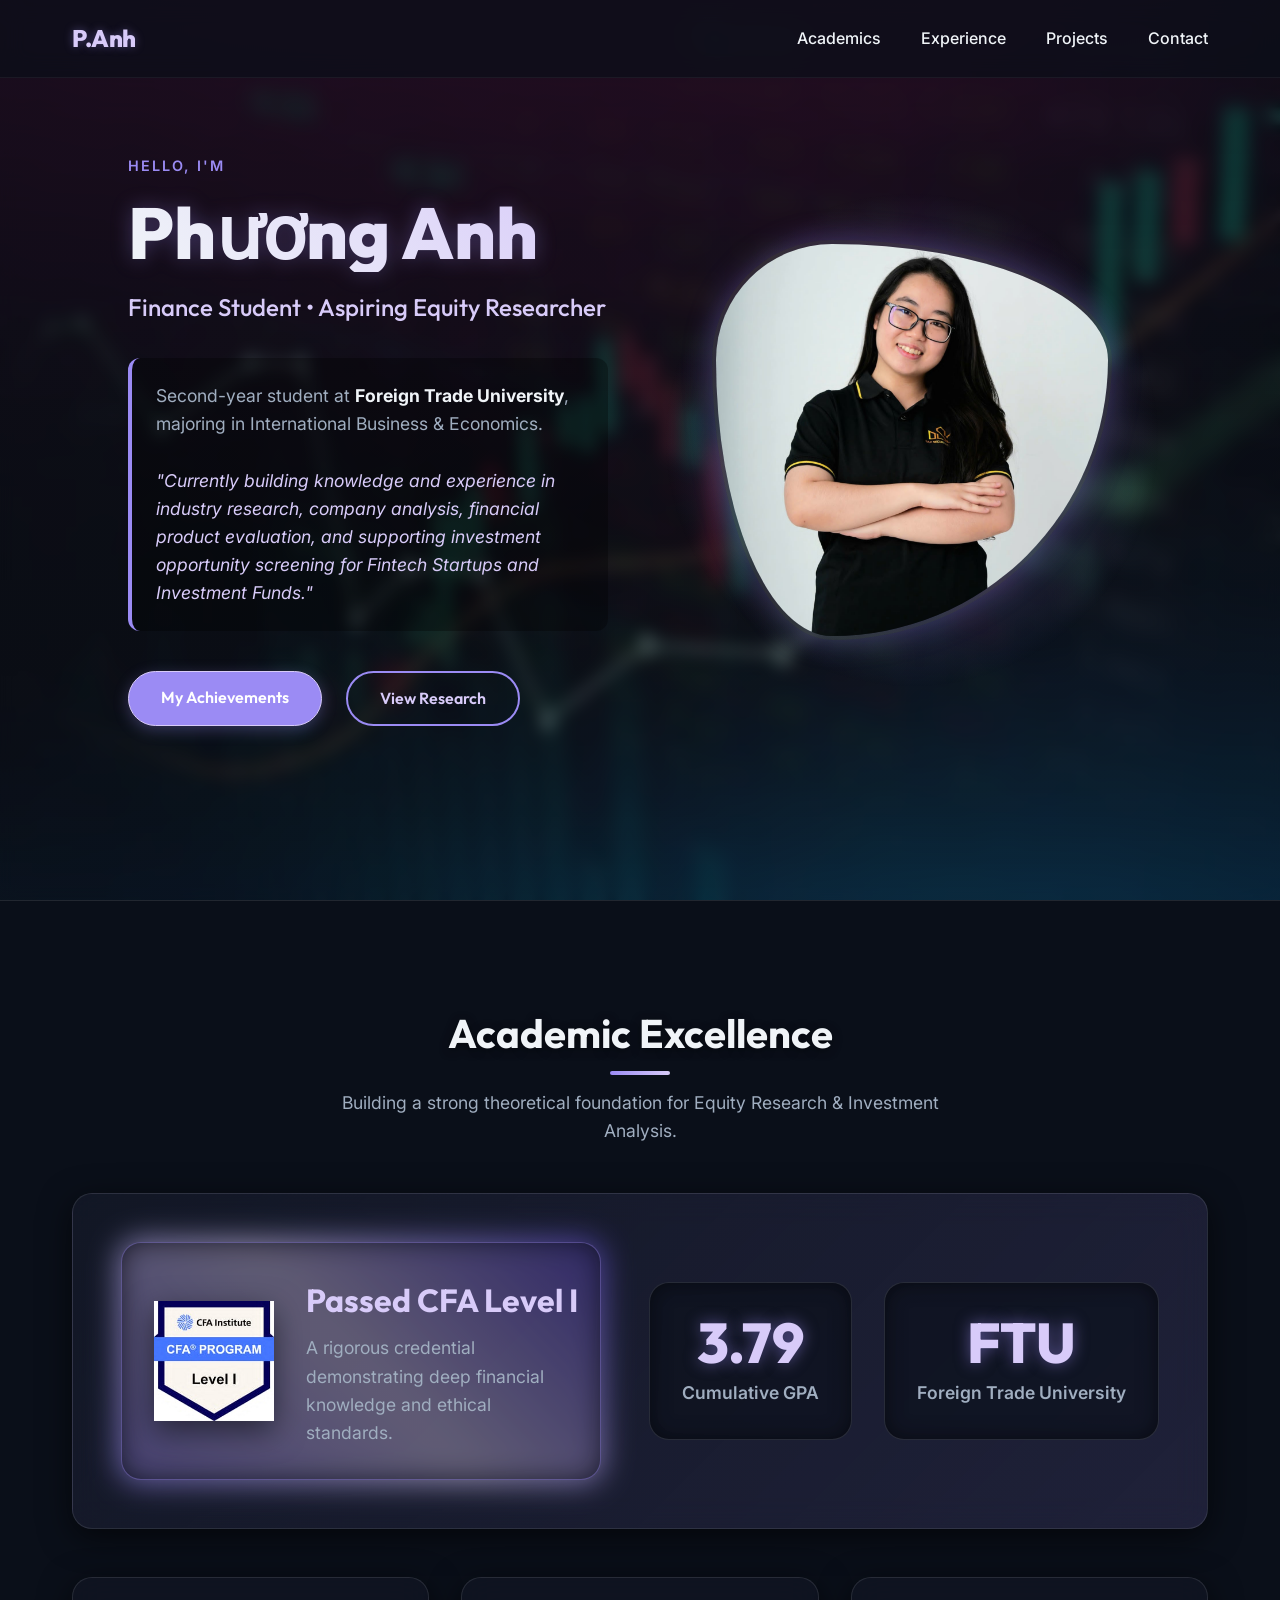
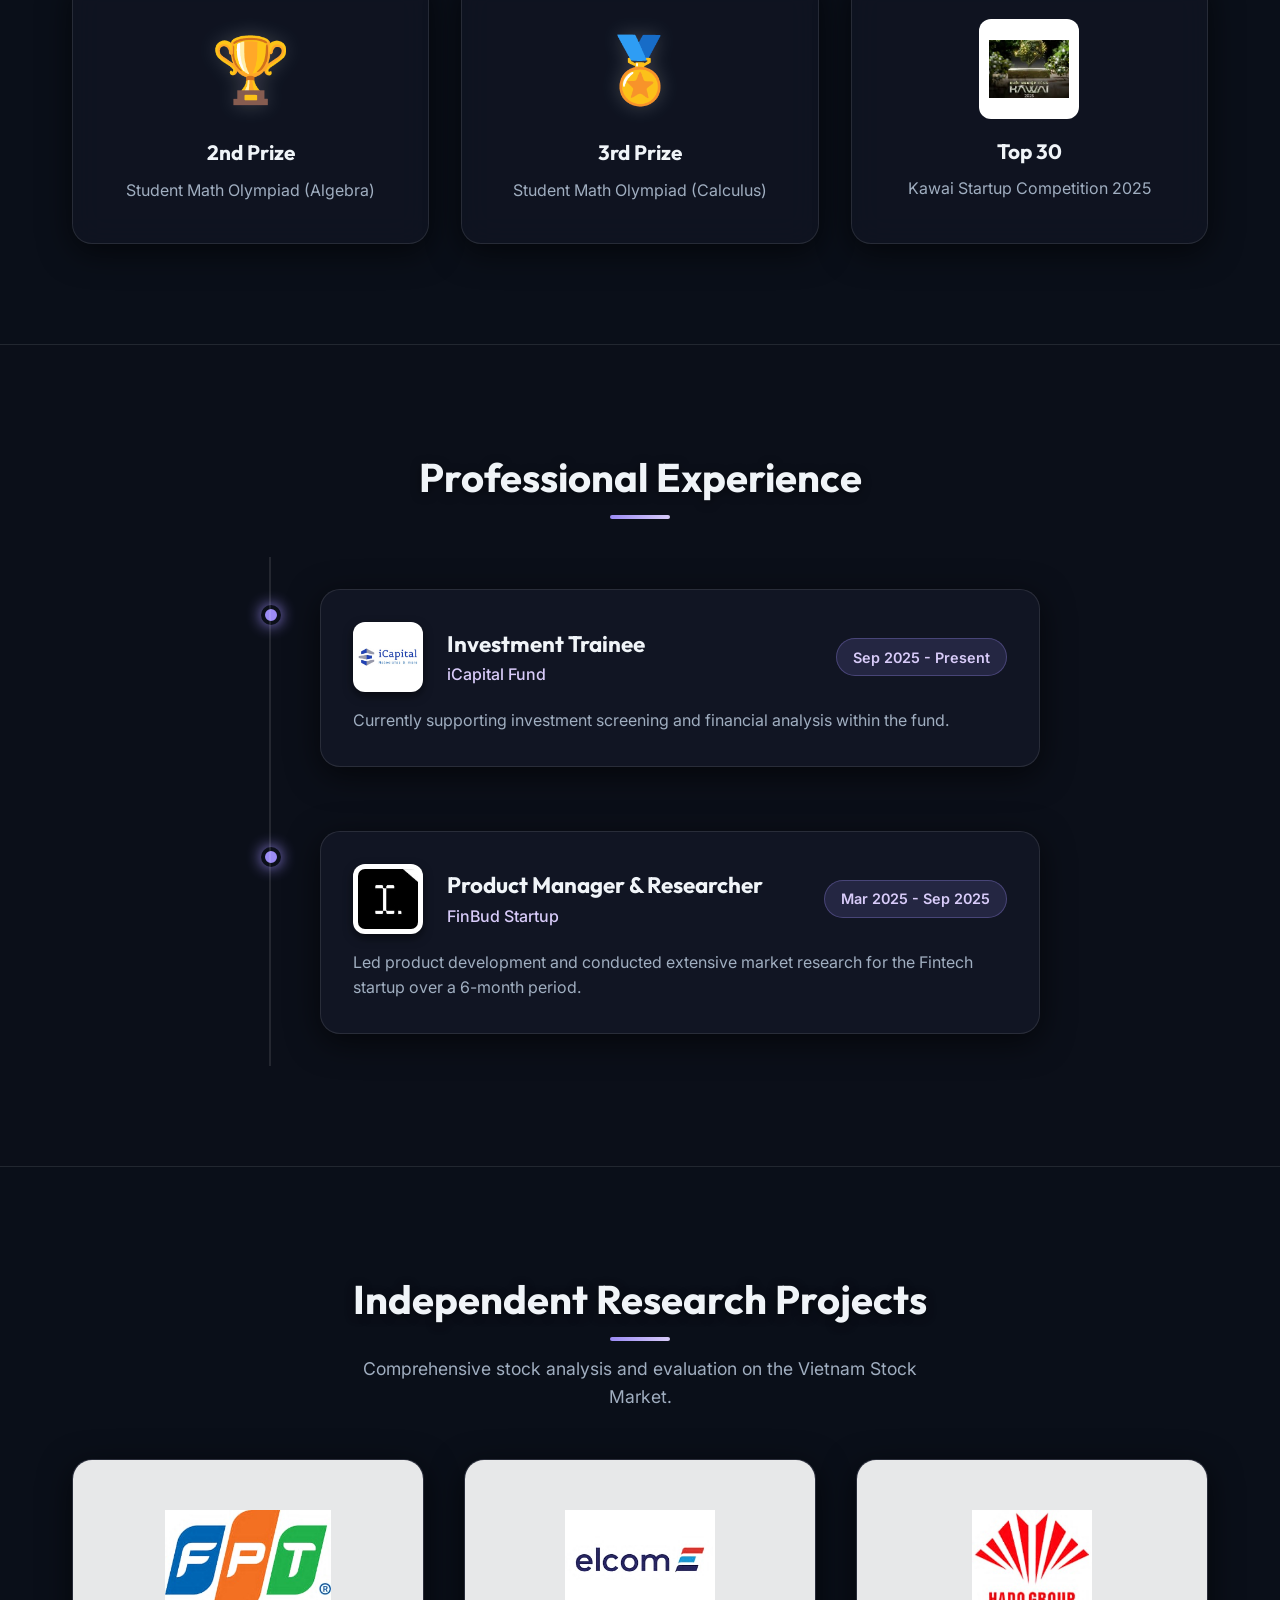
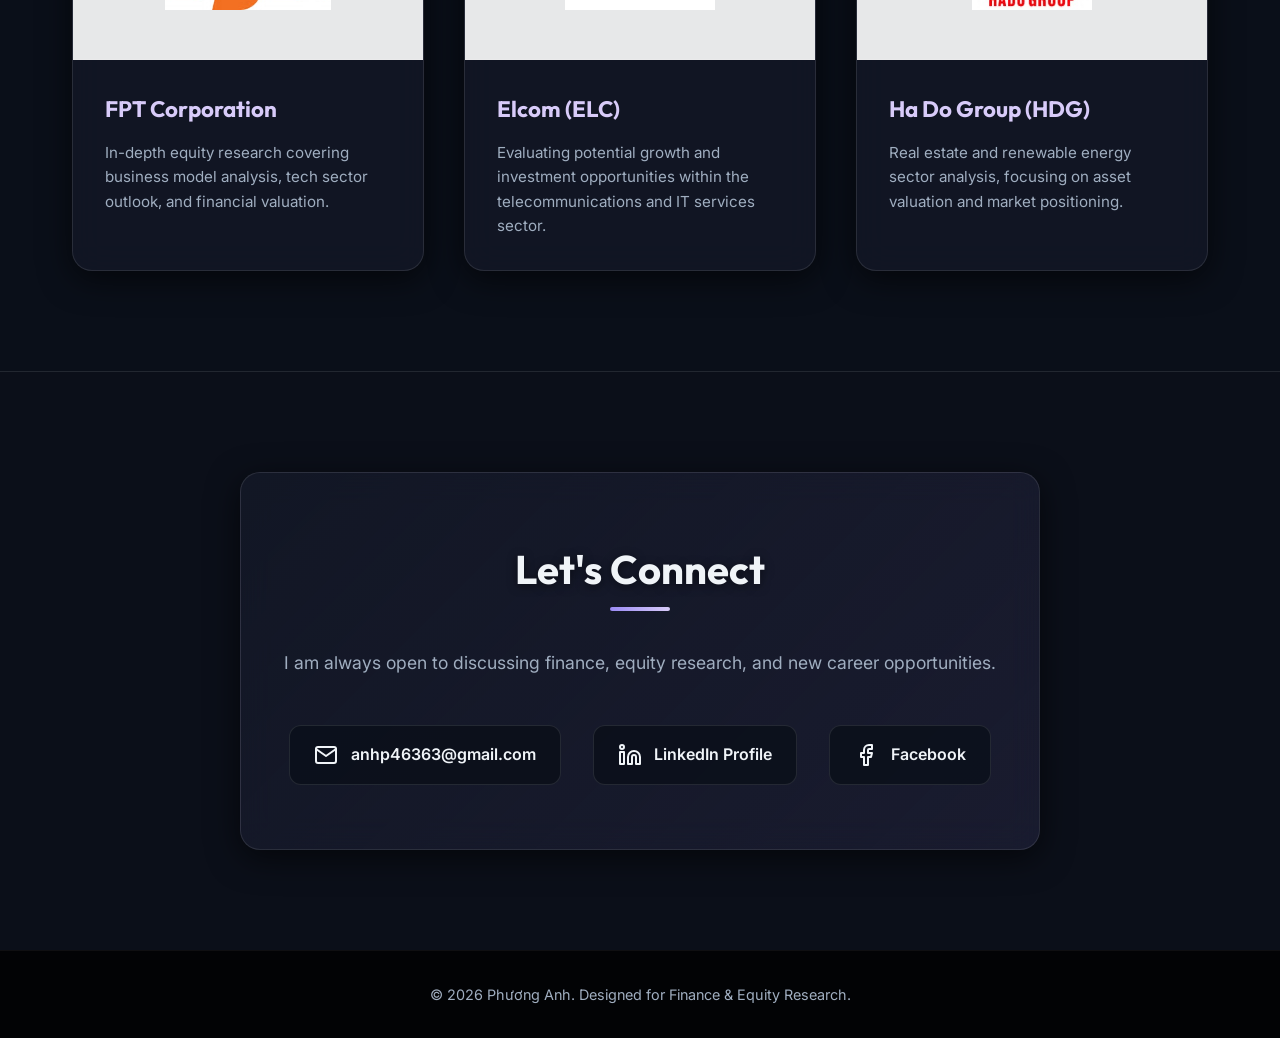
==== index.html @ 3f8dca59 "Dua index ra ngoai de web chay ngay" ====
<!DOCTYPE html>
<html lang="en">
<head>
    <meta charset="UTF-8">
    <meta name="viewport" content="width=device-width, initial-scale=1.0">
    <meta name="description" content="Phương Anh - Portfolio - Equity Research & Finance Student">
    <title>Phương Anh | Aspiring Equity Researcher</title>
    <!-- Google Fonts -->
    <link rel="preconnect" href="https://fonts.googleapis.com">
    <link rel="preconnect" href="https://fonts.gstatic.com" crossorigin>
    <link href="https://fonts.googleapis.com/css2?family=Inter:wght@300;400;500;600;700&family=Outfit:wght@400;500;600;700;800&display=swap" rel="stylesheet">
    <link rel="stylesheet" href="style.css">
</head>
<body>

    <!-- Navigation -->
    <nav id="navbar" class="navbar">
        <div class="nav-container">
            <a href="#home" class="logo">P.Anh</a>
            <ul class="nav-links">
                <li><a href="#academics">Academics</a></li>
                <li><a href="#experience">Experience</a></li>
                <li><a href="#projects">Projects</a></li>
                <li><a href="#contact">Contact</a></li>
            </ul>
        </div>
    </nav>

    <!-- Hero Section -->
    <section id="home" class="hero section">
        <div class="hero-content">
            <div class="hero-text fade-in-up">
                <span class="greeting">Hello, I'm</span>
                <h1 class="title">Phương Anh</h1>
                <h2 class="subtitle">Finance Student • Aspiring Equity Researcher</h2>
                <p class="description">
                    Second-year student at <strong>Foreign Trade University</strong>, majoring in International Business & Economics. 
                    <br><br>
                    <em>"Currently building knowledge and experience in industry research, company analysis, financial product evaluation, and supporting investment opportunity screening for Fintech Startups and Investment Funds."</em>
                </p>
                <div class="hero-actions">
                    <a href="#academics" class="btn btn-primary">My Achievements</a>
                    <a href="#projects" class="btn btn-secondary">View Research</a>
                </div>
            </div>
            <div class="hero-image-wrapper fade-in-up delay-1">
                <div class="blob-bg"></div>
                <img src="assets/img-007.png" alt="Phương Anh" class="hero-image">
            </div>
        </div>
    </section>

    <!-- Academic Excellence Section -->
    <section id="academics" class="academics section bg-light">
        <div class="container">
            <h2 class="section-title fade-in-up">Academic Excellence</h2>
            <p class="section-subtitle fade-in-up">Building a strong theoretical foundation for Equity Research & Investment Analysis.</p>
            
            <div class="academics-hero glass-card fade-in-up delay-1">
                <div class="cfa-showcase glow-effect-large">
                    <img src="assets/img-000.png" alt="CFA Level I Badge" class="cfa-badge-large">
                    <div class="cfa-text">
                        <h3>Passed CFA Level&nbsp;I</h3>
                        <p>A rigorous credential demonstrating deep financial knowledge and ethical standards.</p>
                    </div>
                </div>
                <div class="university-stats">
                    <div class="stat-box">
                        <span class="stat-value">3.79</span>
                        <span class="stat-label">Cumulative GPA</span>
                    </div>
                    <div class="stat-box">
                        <span class="stat-value">FTU</span>
                        <span class="stat-label">Foreign Trade University</span>
                    </div>
                </div>
            </div>

            <div class="awards-grid-large fade-in-up delay-2">
                 <div class="award-card glass-card hover-lift">
                    <div class="award-icon-large">🏆</div>
                    <h4>2nd Prize</h4>
                    <p>Student Math Olympiad (Algebra)</p>
                </div>
                <div class="award-card glass-card hover-lift">
                    <div class="award-icon-large">🏅</div>
                    <h4>3rd Prize</h4>
                    <p>Student Math Olympiad (Calculus)</p>
                </div>
                <div class="award-card glass-card hover-lift">
                    <img src="assets/img-006.png" alt="Kawai Startup 2025" class="award-logo-large">
                    <h4>Top 30</h4>
                    <p>Kawai Startup Competition 2025</p>
                </div>
            </div>
        </div>
    </section>

    <!-- Experience Section -->
    <section id="experience" class="experience section">
        <div class="container">
            <h2 class="section-title fade-in-up">Professional Experience</h2>
            <div class="timeline">
                
                <!-- iCapital -->
                <div class="timeline-item fade-in-up">
                    <div class="timeline-dot"></div>
                    <div class="timeline-content glass-card hover-lift">
                        <div class="exp-header">
                            <img src="assets/img-001.png" alt="iCapital Logo" class="company-logo">
                            <div class="exp-title-role">
                                <h3>Investment Trainee</h3>
                                <h4>iCapital Fund</h4>
                            </div>
                            <span class="exp-date">Sep 2025 - Present</span>
                        </div>
                        <p class="exp-desc">Currently supporting investment screening and financial analysis within the fund.</p>
                    </div>
                </div>

                <!-- FinBud -->
                <div class="timeline-item fade-in-up delay-1">
                    <div class="timeline-dot"></div>
                    <div class="timeline-content glass-card hover-lift">
                        <div class="exp-header">
                            <img src="assets/img-002.png" alt="FinBud Logo" class="company-logo">
                            <div class="exp-title-role">
                                <h3>Product Manager & Researcher</h3>
                                <h4>FinBud Startup</h4>
                            </div>
                            <span class="exp-date">Mar 2025 - Sep 2025</span>
                        </div>
                        <p class="exp-desc">Led product development and conducted extensive market research for the Fintech startup over a 6-month period.</p>
                    </div>
                </div>

            </div>
        </div>
    </section>

    <!-- Projects Section -->
    <section id="projects" class="projects section bg-light">
        <div class="container">
            <h2 class="section-title fade-in-up">Independent Research Projects</h2>
            <p class="section-subtitle fade-in-up">Comprehensive stock analysis and evaluation on the Vietnam Stock Market.</p>
            
            <div class="projects-grid">
                <!-- FPT -->
                <div class="project-card glass-card fade-in-up">
                    <div class="project-img-wrapper">
                        <img src="assets/img-005.png" alt="FPT Logo" class="project-logo">
                    </div>
                    <div class="project-info">
                        <h3>FPT Corporation</h3>
                        <p>In-depth equity research covering business model analysis, tech sector outlook, and financial valuation.</p>
                    </div>
                </div>

                <!-- ELC -->
                <div class="project-card glass-card fade-in-up delay-1">
                    <div class="project-img-wrapper">
                        <img src="assets/img-003.png" alt="ELC Logo" class="project-logo">
                    </div>
                    <div class="project-info">
                        <h3>Elcom (ELC)</h3>
                        <p>Evaluating potential growth and investment opportunities within the telecommunications and IT services sector.</p>
                    </div>
                </div>

                <!-- HDG -->
                <div class="project-card glass-card fade-in-up delay-2">
                    <div class="project-img-wrapper">
                        <img src="assets/img-004.png" alt="HDG Logo" class="project-logo">
                    </div>
                    <div class="project-info">
                        <h3>Ha Do Group (HDG)</h3>
                        <p>Real estate and renewable energy sector analysis, focusing on asset valuation and market positioning.</p>
                    </div>
                </div>
            </div>
        </div>
    </section>

    <!-- Contact Section -->
    <section id="contact" class="contact section">
        <div class="container">
            <div class="contact-card glass-card fade-in-up">
                <h2 class="section-title">Let's Connect</h2>
                <p>I am always open to discussing finance, equity research, and new career opportunities.</p>
                
                <div class="contact-links">
                    <a href="mailto:anhp46363@gmail.com" class="contact-link">
                        <svg viewBox="0 0 24 24" width="24" height="24" stroke="currentColor" stroke-width="2" fill="none" stroke-linecap="round" stroke-linejoin="round"><path d="M4 4h16c1.1 0 2 .9 2 2v12c0 1.1-.9 2-2 2H4c-1.1 0-2-.9-2-2V6c0-1.1.9-2 2-2z"></path><polyline points="22,6 12,13 2,6"></polyline></svg>
                        anhp46363@gmail.com
                    </a>
                    
                    <a href="https://www.linkedin.com/in/phuong-anh-5108a8332" target="_blank" rel="noopener noreferrer" class="contact-link">
                        <svg viewBox="0 0 24 24" width="24" height="24" stroke="currentColor" stroke-width="2" fill="none" stroke-linecap="round" stroke-linejoin="round"><path d="M16 8a6 6 0 0 1 6 6v7h-4v-7a2 2 0 0 0-2-2 2 2 0 0 0-2 2v7h-4v-7a6 6 0 0 1 6-6z"></path><rect x="2" y="9" width="4" height="12"></rect><circle cx="4" cy="4" r="2"></circle></svg>
                        LinkedIn Profile
                    </a>

                    <a href="https://www.facebook.com/share/18DBRTz2bb/" target="_blank" rel="noopener noreferrer" class="contact-link">
                        <svg viewBox="0 0 24 24" width="24" height="24" stroke="currentColor" stroke-width="2" fill="none" stroke-linecap="round" stroke-linejoin="round"><path d="M18 2h-3a5 5 0 0 0-5 5v3H7v4h3v8h4v-8h3l1-4h-4V7a1 1 0 0 1 1-1h3z"></path></svg>
                        Facebook
                    </a>
                </div>
            </div>
        </div>
    </section>

    <footer>
        <p>&copy; 2026 Phương Anh. Designed for Finance & Equity Research.</p>
    </footer>

    <script src="script.js"></script>
</body>
</html>
---- style.css ----
/* --- Variables & Reset (Dark Fintech Theme) --- */
:root {
    --primary: #9b8bf4;       /* Neon Purple Accent */
    --primary-light: #d8cbf9; /* Soft Lavender */
    --primary-dark: #634fd6;  /* Deep Purple */
    --bg-color: #0b0f19;      /* Very Dark Blue/Black */
    --bg-alt: rgba(11, 15, 25, 0.6); /* Translucent dark for sections */
    --text-main: #f0f4f8;     /* Off-white Text */
    --text-muted: #a0aec0;    /* Gray muted text */
    --glass-bg: rgba(20, 25, 40, 0.7); /* Dark Glassmorphism */
    --glass-border: rgba(255, 255, 255, 0.1);
    --shadow-soft: 0 8px 32px rgba(0, 0, 0, 0.6);
    --shadow-hover: 0 16px 48px rgba(155, 139, 244, 0.25);
    --transition: all 0.4s cubic-bezier(0.16, 1, 0.3, 1);
    
    --font-heading: 'Outfit', sans-serif;
    --font-body: 'Inter', sans-serif;
}

* {
    margin: 0;
    padding: 0;
    box-sizing: border-box;
    scroll-behavior: smooth;
}

body {
    font-family: var(--font-body);
    color: var(--text-main);
    background-color: var(--bg-color);
    /* NEW: Stock Market Blurred Background */
    background-image: url('assets/new_-000.png');
    background-size: cover;
    background-attachment: fixed;
    background-position: center;
    line-height: 1.6;
    overflow-x: hidden;
}

/* Optional Overlay to darken the market image so text is readable */
body::before {
    content: '';
    position: fixed;
    top: 0; left: 0; width: 100vw; height: 100vh;
    background: linear-gradient(to bottom, rgba(11,15,25,0.85), rgba(11,15,25,0.7));
    backdrop-filter: blur(8px);
    -webkit-backdrop-filter: blur(8px);
    z-index: -2;
}

img {
    max-width: 100%;
    height: auto;
    display: block;
}

a {
    text-decoration: none;
    color: inherit;
}

/* --- Layout Defaults --- */
.container {
    max-width: 1200px;
    margin: 0 auto;
    padding: 0 2rem;
}

.section {
    padding: 100px 0;
}

.bg-light {
    background-color: var(--bg-alt);
    border-top: 1px solid var(--glass-border);
    border-bottom: 1px solid var(--glass-border);
}

.section-title {
    font-family: var(--font-heading);
    font-size: 2.5rem;
    font-weight: 700;
    color: var(--text-main);
    margin-bottom: 3rem;
    text-align: center;
    position: relative;
    text-shadow: 0 2px 10px rgba(0,0,0,0.5);
}

.section-title::after {
    content: '';
    position: absolute;
    bottom: -10px;
    left: 50%;
    transform: translateX(-50%);
    width: 60px;
    height: 4px;
    background: linear-gradient(90deg, var(--primary), var(--primary-light));
    border-radius: 2px;
}

.section-subtitle {
    text-align: center;
    max-width: 600px;
    margin: -1.5rem auto 3rem;
    color: var(--text-muted);
    font-size: 1.1rem;
}

/* --- Utilities & Glassmorphism --- */
.glass-card {
    background: var(--glass-bg);
    backdrop-filter: blur(16px);
    -webkit-backdrop-filter: blur(16px);
    border: 1px solid var(--glass-border);
    border-radius: 20px;
    box-shadow: var(--shadow-soft);
    padding: 2.5rem;
    transition: var(--transition);
}

.hover-lift:hover {
    transform: translateY(-8px);
    box-shadow: var(--shadow-hover);
    border-color: rgba(155, 139, 244, 0.4);
}

/* --- Buttons --- */
.btn {
    display: inline-block;
    padding: 0.8rem 2rem;
    border-radius: 30px;
    font-weight: 600;
    font-family: var(--font-heading);
    transition: var(--transition);
    cursor: pointer;
    font-size: 1rem;
}

.btn-primary {
    background: var(--primary);
    color: white;
    box-shadow: 0 4px 15px rgba(155, 139, 244, 0.3);
    border: 1px solid var(--primary-light);
}

.btn-primary:hover {
    background: var(--primary-light);
    color: var(--bg-color);
    transform: translateY(-3px);
    box-shadow: 0 6px 20px rgba(155, 139, 244, 0.6);
}

.btn-secondary {
    background: transparent;
    color: var(--primary-light);
    border: 2px solid var(--primary);
}

.btn-secondary:hover {
    background: var(--primary);
    color: white;
}

/* --- Navigation --- */
.navbar {
    position: fixed;
    top: 0;
    width: 100%;
    background: rgba(11, 15, 25, 0.7);
    backdrop-filter: blur(12px);
    -webkit-backdrop-filter: blur(12px);
    border-bottom: 1px solid rgba(255, 255, 255, 0.05);
    z-index: 1000;
    transition: var(--transition);
}

.navbar.scrolled {
    padding: 0.5rem 0;
    box-shadow: 0 4px 20px rgba(0,0,0,0.4);
    background: rgba(11, 15, 25, 0.9);
}

.nav-container {
    max-width: 1200px;
    margin: 0 auto;
    padding: 1.2rem 2rem;
    display: flex;
    justify-content: space-between;
    align-items: center;
}

.logo {
    font-family: var(--font-heading);
    font-weight: 800;
    font-size: 1.5rem;
    color: var(--primary-light);
    letter-spacing: -0.5px;
    text-shadow: 0 0 10px rgba(155, 139, 244, 0.4);
}

.nav-links {
    list-style: none;
    display: flex;
    gap: 2.5rem;
}

.nav-links a {
    font-weight: 500;
    color: var(--text-main);
    transition: var(--transition);
    position: relative;
}

.nav-links a::after {
    content: '';
    position: absolute;
    width: 0;
    height: 2px;
    bottom: -5px;
    left: 0;
    background-color: var(--primary);
    transition: var(--transition);
}

.nav-links a:hover {
    color: var(--primary-light);
}

.nav-links a:hover::after {
    width: 100%;
}

/* --- Hero Section --- */
.hero {
    min-height: 100vh;
    display: flex;
    align-items: center;
    padding-top: 80px; 
    overflow: hidden;
}

.hero-content {
    max-width: 1200px;
    margin: 0 auto;
    padding: 0 2rem;
    display: grid;
    grid-template-columns: 1fr 1fr;
    gap: 4rem;
    align-items: center;
}

.hero-text {
    z-index: 2;
}

.greeting {
    font-weight: 600;
    color: var(--primary);
    letter-spacing: 2px;
    text-transform: uppercase;
    font-size: 0.9rem;
    display: block;
    margin-bottom: 1rem;
}

.title {
    font-family: var(--font-heading);
    font-size: 4.5rem;
    font-weight: 800;
    line-height: 1.1;
    color: var(--text-main);
    margin-bottom: 1rem;
    background: linear-gradient(45deg, var(--text-main), var(--primary-light));
    -webkit-background-clip: text;
    background-clip: text;
    -webkit-text-fill-color: transparent;
    filter: drop-shadow(0 0 10px rgba(155,139,244,0.3));
}

.subtitle {
    font-family: var(--font-heading);
    font-size: 1.5rem;
    font-weight: 500;
    color: var(--primary-light);
    margin-bottom: 2rem;
}

.hero-text .description {
    font-size: 1.1rem;
    color: var(--text-muted);
    margin-bottom: 2.5rem;
    max-width: 480px;
    background: rgba(0,0,0,0.3);
    padding: 1.5rem;
    border-radius: 12px;
    border-left: 4px solid var(--primary);
}

.hero-text .description strong {
    color: var(--text-main);
}

.hero-text .description em {
    color: var(--primary-light);
}

.hero-actions {
    display: flex;
    gap: 1.5rem;
}

.hero-image-wrapper {
    position: relative;
    display: flex;
    justify-content: center;
    align-items: center;
}

.blob-bg {
    position: absolute;
    width: 500px;
    height: 500px;
    background: radial-gradient(circle, rgba(155, 139, 244, 0.4) 0%, rgba(20, 25, 40, 0) 70%);
    border-radius: 50%;
    z-index: -1;
    animation: pulse 8s infinite alternate ease-in-out;
}

.hero-image {
    width: 400px;
    height: 400px;
    object-fit: cover;
    border-radius: 30% 70% 70% 30% / 30% 30% 70% 70%;
    box-shadow: 0 0 30px rgba(155,139,244,0.3);
    border: 4px solid rgba(255,255,255,0.1);
    animation: morph 8s ease-in-out infinite;
    z-index: 1;
}

/* --- Academics Section --- */
.academics-hero {
    display: flex;
    flex-wrap: wrap;
    gap: 3rem;
    align-items: center;
    justify-content: space-between;
    margin-bottom: 3rem;
    padding: 3rem;
    /* Dark Theme adjusted */
    background: linear-gradient(135deg, rgba(20, 25, 40, 0.8), rgba(155, 139, 244, 0.15));
    border: 1px solid var(--glass-border);
}

.cfa-showcase {
    flex: 1;
    display: flex;
    align-items: center;
    gap: 2rem;
    min-width: 300px;
    padding: 2rem;
    border-radius: 20px;
    background: rgba(0,0,0,0.3);
}

.glow-effect-large {
    position: relative;
    border: 1px solid rgba(155,139,244,0.4);
}

.glow-effect-large::before {
    content: '';
    position: absolute;
    top: -4px; left: -4px; right: -4px; bottom: -4px;
    background: linear-gradient(45deg, var(--primary), var(--primary-light), var(--primary-dark));
    z-index: -1;
    border-radius: 22px;
    filter: blur(15px);
    opacity: 0.6;
    animation: pulse 4s infinite alternate;
}

.cfa-badge-large {
    width: 120px;
    height: 120px;
    object-fit: contain;
    filter: drop-shadow(0 10px 15px rgba(0,0,0,0.5));
}

.cfa-text h3 {
    font-family: var(--font-heading);
    font-size: 2rem;
    color: var(--primary-light);
    margin-bottom: 0.5rem;
    white-space: nowrap; /* Added text constraint */
}

.cfa-text p {
    color: var(--text-muted);
    font-size: 1.1rem;
    white-space: normal;
}

.university-stats {
    display: flex;
    gap: 2rem;
}

.stat-box {
    display: flex;
    flex-direction: column;
    align-items: center;
    justify-content: center;
    background: rgba(11, 15, 25, 0.6);
    border: 1px solid var(--glass-border);
    padding: 2rem;
    border-radius: 20px;
    box-shadow: inset 0 0 20px rgba(0,0,0,0.5);
    min-width: 180px;
    text-align: center;
}

.stat-value {
    font-family: var(--font-heading);
    font-size: 3.5rem;
    font-weight: 800;
    color: var(--primary-light);
    line-height: 1;
    margin-bottom: 0.5rem;
    text-shadow: 0 0 15px rgba(155,139,244,0.5);
}

.stat-label {
    color: var(--text-muted);
    font-size: 1.1rem;
    font-weight: 600;
}

.awards-grid-large {
    display: grid;
    grid-template-columns: repeat(auto-fit, minmax(250px, 1fr));
    gap: 2rem;
}

.award-card {
    text-align: center;
    padding: 2.5rem 1.5rem;
    display: flex;
    flex-direction: column;
    align-items: center;
    justify-content: center;
    background: rgba(20, 25, 40, 0.5);
    border: 1px solid var(--glass-border);
}

.award-icon-large {
    font-size: 4rem;
    margin-bottom: 1rem;
    filter: drop-shadow(0 0 10px rgba(255,255,255,0.2));
}

.award-logo-large {
    width: 100px;
    height: 100px;
    object-fit: contain;
    margin-bottom: 1rem;
    background: white; /* Keep white bg behind logos so they don't disappear on dark bg */
    border-radius: 12px;
    padding: 10px;
}

.award-card h4 {
    font-family: var(--font-heading);
    font-size: 1.3rem;
    color: var(--text-main);
    margin-bottom: 0.5rem;
}

.award-card p {
    color: var(--text-muted);
    font-size: 1rem;
}

/* --- Experience Timeline --- */
.timeline {
    position: relative;
    max-width: 800px;
    margin: 0 auto;
}

.timeline::after {
    content: '';
    position: absolute;
    width: 2px;
    background: rgba(255,255,255,0.1);
    top: 0;
    bottom: 0;
    left: 30px;
    margin-left: -1px;
}

.timeline-item {
    padding: 2rem 0;
    padding-left: 80px;
    position: relative;
}

.timeline-dot {
    position: absolute;
    width: 20px;
    height: 20px;
    background: var(--primary);
    border: 4px solid var(--bg-color);
    border-radius: 50%;
    left: 21px;
    top: 3rem;
    z-index: 1;
    box-shadow: 0 0 15px var(--primary);
}

.timeline-content {
    padding: 2rem;
}

.exp-header {
    display: flex;
    align-items: center;
    flex-wrap: wrap;
    gap: 1.5rem;
    margin-bottom: 1rem;
}

.company-logo {
    width: 70px;
    height: 70px;
    border-radius: 12px;
    object-fit: contain;
    background: white; /* Logos need white background usually */
    padding: 5px;
    box-shadow: 0 4px 10px rgba(0,0,0,0.5);
}

.exp-title-role h3 {
    font-family: var(--font-heading);
    font-size: 1.4rem;
    color: var(--text-main);
}

.exp-title-role h4 {
    font-weight: 500;
    color: var(--primary-light);
}

.exp-date {
    margin-left: auto;
    background: rgba(155,139,244,0.15);
    color: var(--primary-light);
    border: 1px solid rgba(155,139,244,0.3);
    padding: 0.4rem 1rem;
    border-radius: 20px;
    font-size: 0.9rem;
    font-weight: 600;
}

.exp-desc {
    color: var(--text-muted);
}

/* --- Projects Section --- */
.projects-grid {
    display: grid;
    grid-template-columns: repeat(auto-fit, minmax(320px, 1fr));
    gap: 2.5rem;
}

.project-card {
    padding: 0;
    overflow: hidden;
    display: flex;
    flex-direction: column;
}

.project-card:hover {
    transform: translateY(-10px);
    box-shadow: var(--shadow-hover);
}

.project-img-wrapper {
    height: 200px;
    background: rgba(255,255,255,0.9); /* Keep white for stock logos to be readable */
    display: flex;
    justify-content: center;
    align-items: center;
    padding: 2rem;
    border-bottom: 1px solid var(--glass-border);
}

.project-logo {
    max-height: 100px;
    max-width: 80%;
    object-fit: contain;
    transition: transform 0.5s ease;
}

.project-card:hover .project-logo {
    transform: scale(1.1);
}

.project-info {
    padding: 2rem;
}

.project-info h3 {
    font-family: var(--font-heading);
    font-size: 1.4rem;
    color: var(--primary-light);
    margin-bottom: 0.8rem;
}

.project-info p {
    color: var(--text-muted);
    font-size: 0.95rem;
}

/* --- Contact Section --- */
.contact-card {
    max-width: 800px;
    margin: 0 auto;
    text-align: center;
    padding: 4rem 2rem;
    background: linear-gradient(135deg, rgba(20, 25, 40, 0.8), rgba(155, 139, 244, 0.1));
}

.contact-card p {
    color: var(--text-muted);
    font-size: 1.1rem;
    margin-bottom: 3rem;
}

.contact-links {
    display: flex;
    justify-content: center;
    gap: 2rem;
    flex-wrap: wrap;
}

.contact-link {
    display: flex;
    align-items: center;
    gap: 0.8rem;
    padding: 1rem 1.5rem;
    background: rgba(11, 15, 25, 0.8);
    border: 1px solid rgba(255,255,255,0.1);
    border-radius: 12px;
    color: var(--text-main);
    font-weight: 600;
    transition: var(--transition);
}

.contact-link:hover {
    background: var(--primary);
    border-color: var(--primary-light);
    color: white;
    transform: translateY(-5px);
    box-shadow: 0 5px 15px rgba(155,139,244,0.4);
}

/* --- Footer --- */
footer {
    text-align: center;
    padding: 2rem;
    background: rgba(0,0,0,0.8);
    color: var(--text-muted);
    font-size: 0.9rem;
    border-top: 1px solid rgba(255,255,255,0.05);
}

/* --- Animations --- */
@keyframes morph {
    0% { border-radius: 30% 70% 70% 30% / 30% 30% 70% 70%; }
    25% { border-radius: 58% 42% 75% 25% / 76% 46% 54% 24%; }
    50% { border-radius: 50% 50% 33% 67% / 55% 27% 73% 45%; }
    75% { border-radius: 33% 67% 58% 42% / 63% 68% 32% 37%; }
    100% { border-radius: 30% 70% 70% 30% / 30% 30% 70% 70%; }
}

@keyframes pulse {
    0% { transform: scale(1); opacity: 0.5; }
    100% { transform: scale(1.1); opacity: 0.8; }
}

.fade-in-up {
    opacity: 0;
    transform: translateY(40px);
    transition: opacity 0.8s ease-out, transform 0.8s ease-out;
}

.fade-in-up.visible {
    opacity: 1;
    transform: translateY(0);
}

.delay-1 { transition-delay: 0.2s; }
.delay-2 { transition-delay: 0.4s; }

/* --- Responsive Design --- */
@media (max-width: 900px) {
    .title { font-size: 3.5rem; }
    .hero-content { grid-template-columns: 1fr; text-align: center; gap: 3rem; }
    .hero-text .description { margin: 0 auto 2.5rem; }
    .hero-actions { justify-content: center; }
    .hero { padding-top: 120px; text-align: center;}
    .nav-links { display: none; } 
    
    .timeline::after { left: 20px; }
    .timeline-item { padding-left: 60px; }
    .timeline-dot { left: 11px; }
    
    .exp-date { margin-left: 0; width: 100%; text-align: left; margin-top: 10px; }
    .exp-header { flex-direction: column; align-items: flex-start; }
}

@media (max-width: 600px) {
    .title { font-size: 2.5rem; }
    .hero-image { width: 300px; height: 300px; }
    .cfa-showcase { flex-direction: column; text-align: center; }
    .university-stats { flex-direction: column; }
    .contact-links { flex-direction: column; }
}
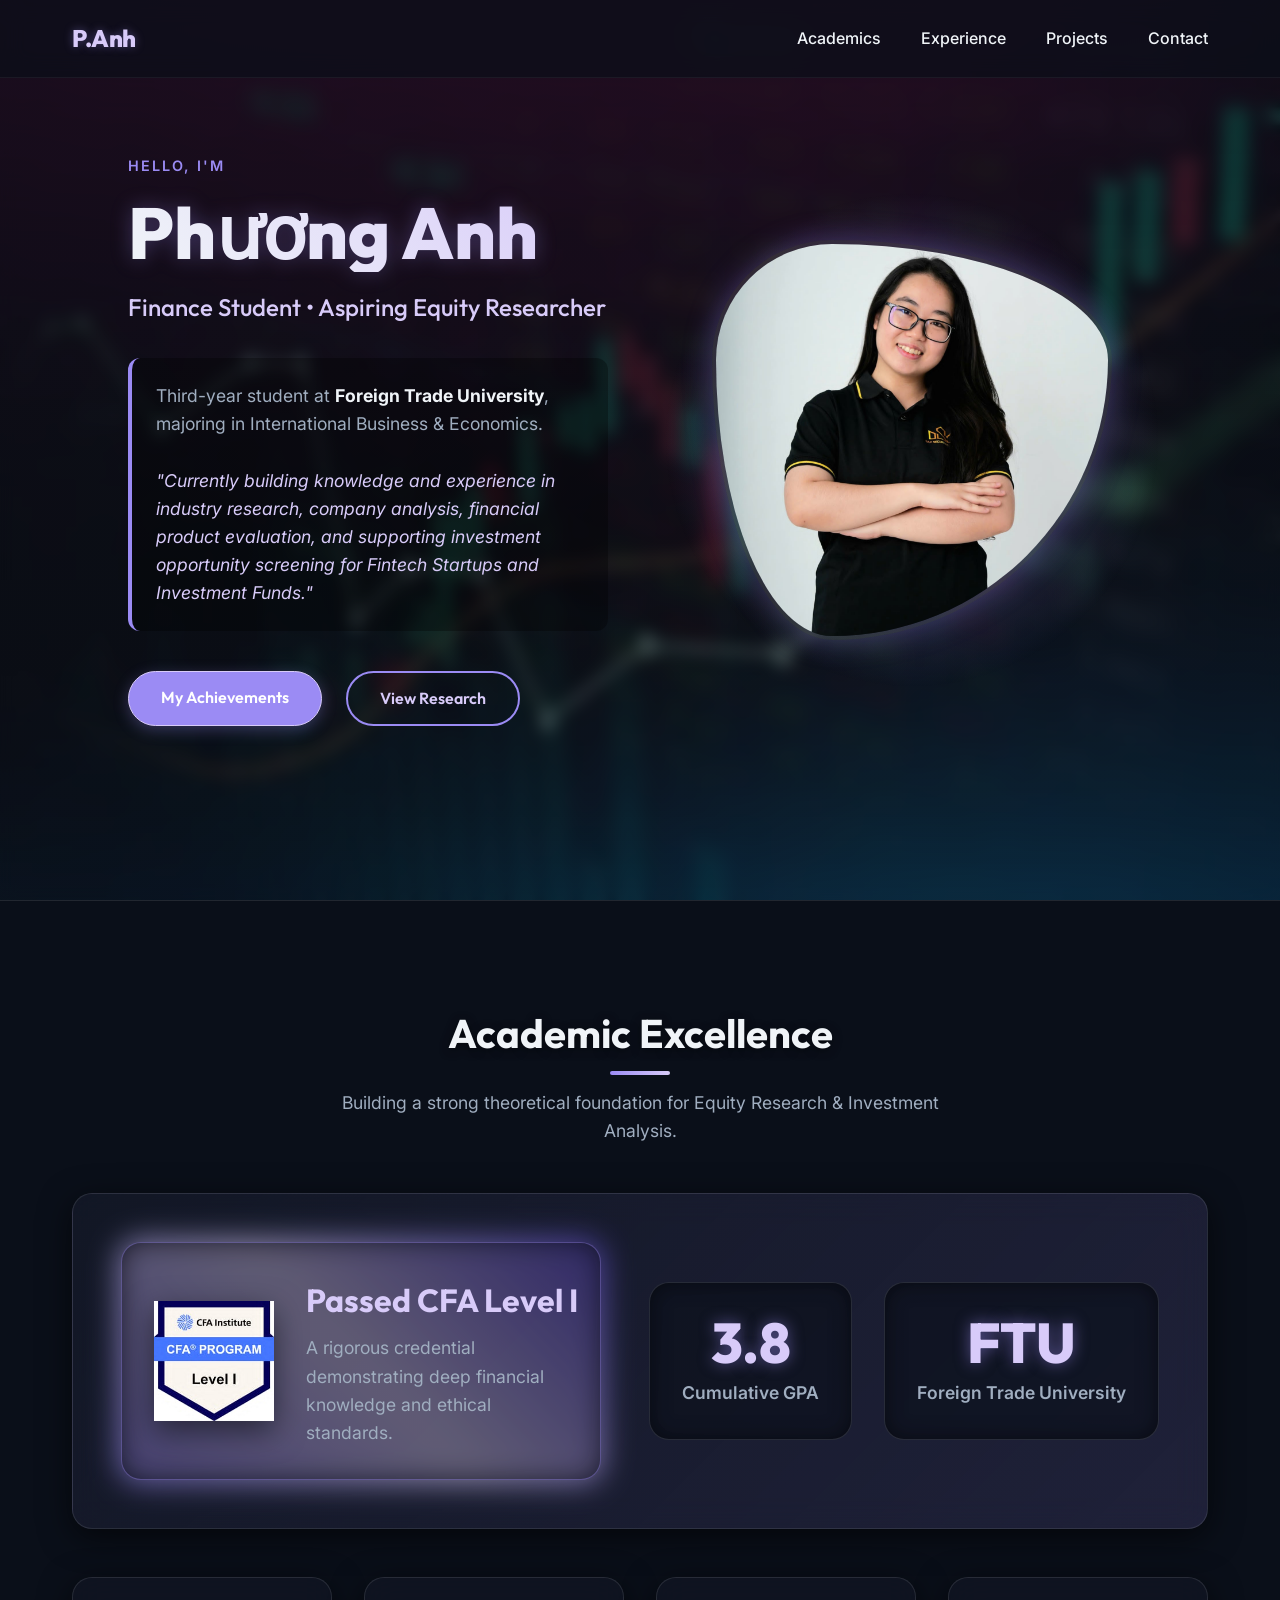
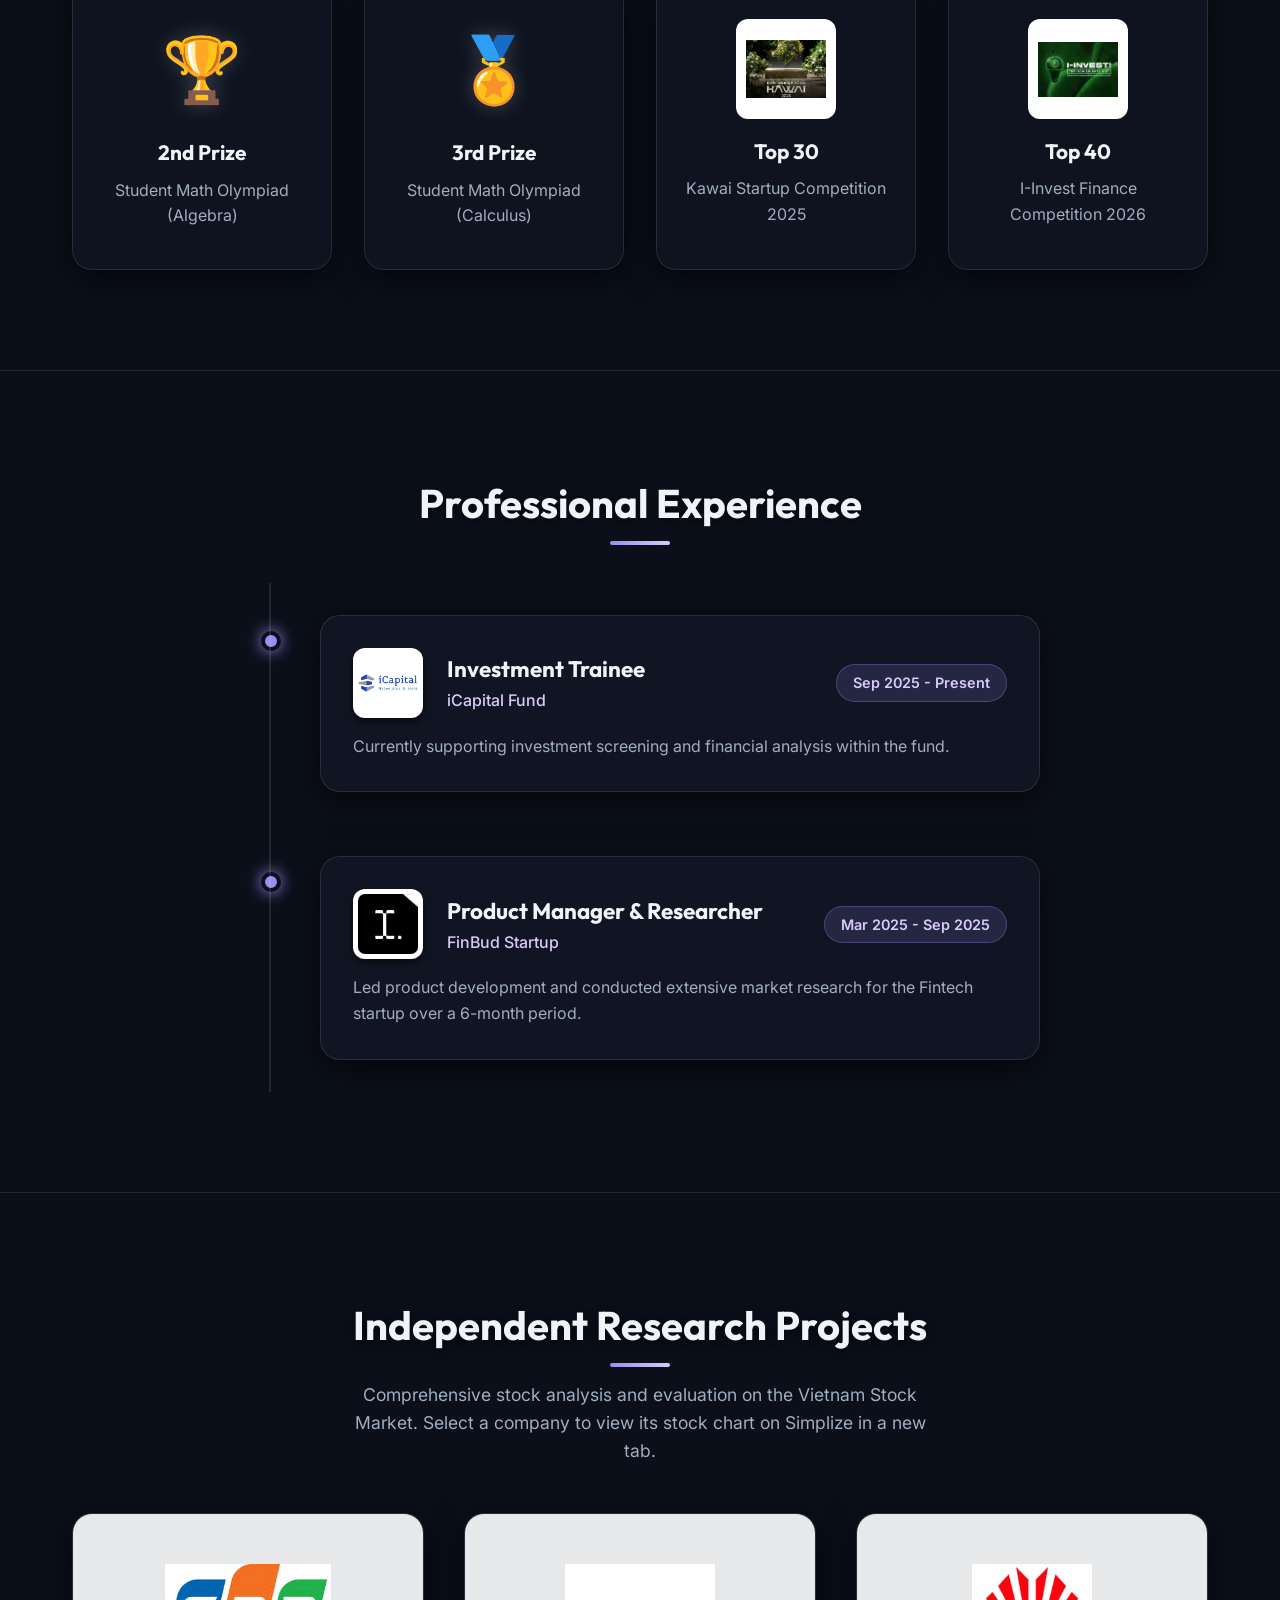
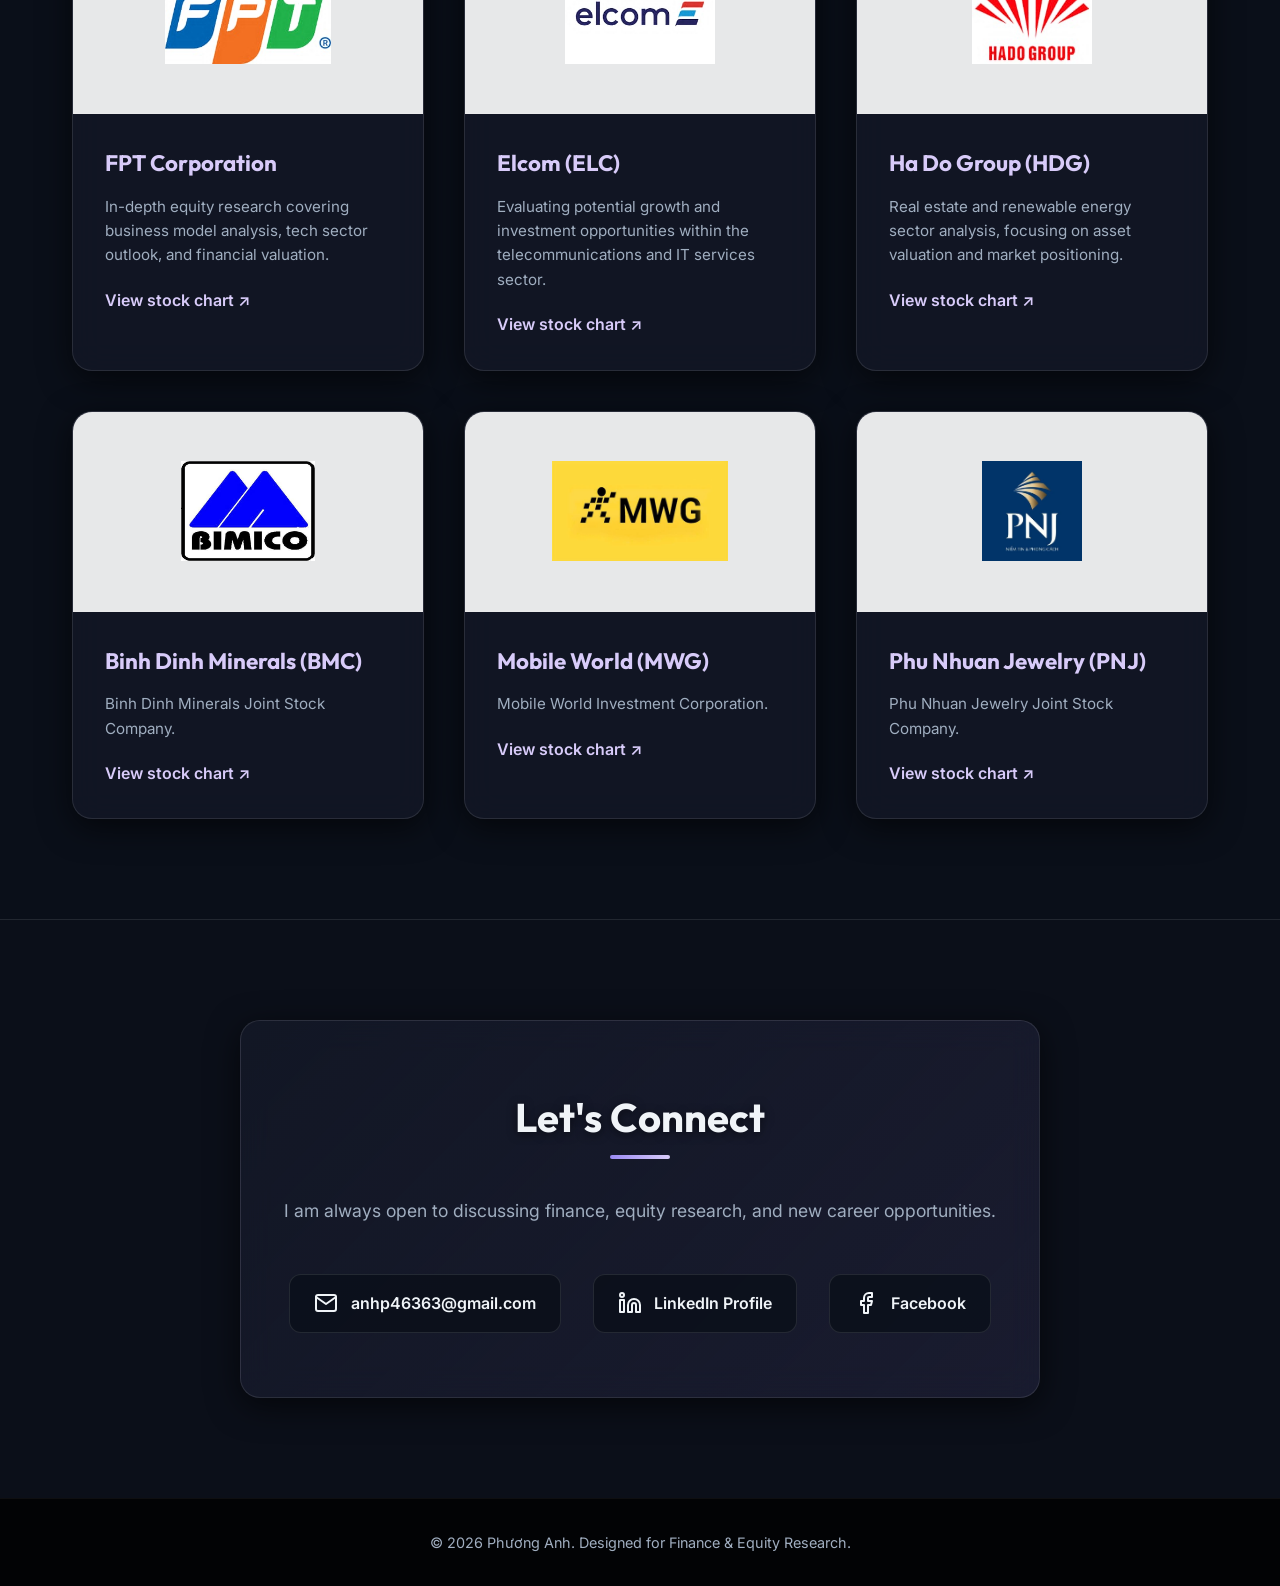
==== commit b8b84a65: "Update portfolio achievements and company stock chart links" ====
--- a/index.html
+++ b/index.html
@@ -34,7 +34,7 @@
                 <h1 class="title">Phương Anh</h1>
                 <h2 class="subtitle">Finance Student • Aspiring Equity Researcher</h2>
                 <p class="description">
-                    Second-year student at <strong>Foreign Trade University</strong>, majoring in International Business & Economics. 
+                    Third-year student at <strong>Foreign Trade University</strong>, majoring in International Business & Economics.
                     <br><br>
                     <em>"Currently building knowledge and experience in industry research, company analysis, financial product evaluation, and supporting investment opportunity screening for Fintech Startups and Investment Funds."</em>
                 </p>
@@ -66,7 +66,7 @@
                 </div>
                 <div class="university-stats">
                     <div class="stat-box">
-                        <span class="stat-value">3.79</span>
+                        <span class="stat-value">3.8</span>
                         <span class="stat-label">Cumulative GPA</span>
                     </div>
                     <div class="stat-box">
@@ -91,6 +91,11 @@
                     <img src="assets/img-006.png" alt="Kawai Startup 2025" class="award-logo-large">
                     <h4>Top 30</h4>
                     <p>Kawai Startup Competition 2025</p>
+                </div>
+                <div class="award-card glass-card hover-lift">
+                    <img src="assets/i-invest-2026.png" alt="I-Invest Competition 2026" class="award-logo-large">
+                    <h4>Top 40</h4>
+                    <p>I-Invest Finance Competition 2026</p>
                 </div>
             </div>
         </div>
@@ -142,41 +147,74 @@
     <section id="projects" class="projects section bg-light">
         <div class="container">
             <h2 class="section-title fade-in-up">Independent Research Projects</h2>
-            <p class="section-subtitle fade-in-up">Comprehensive stock analysis and evaluation on the Vietnam Stock Market.</p>
+            <p class="section-subtitle fade-in-up">Comprehensive stock analysis and evaluation on the Vietnam Stock Market. Select a company to view its stock chart on Simplize in a new tab.</p>
             
             <div class="projects-grid">
                 <!-- FPT -->
-                <div class="project-card glass-card fade-in-up">
+                <a href="https://simplize.vn/co-phieu/FPT" target="_blank" rel="noopener noreferrer" class="project-card glass-card fade-in-up" aria-label="View FPT stock chart on Simplize (opens in a new tab)">
                     <div class="project-img-wrapper">
                         <img src="assets/img-005.png" alt="FPT Logo" class="project-logo">
                     </div>
                     <div class="project-info">
                         <h3>FPT Corporation</h3>
                         <p>In-depth equity research covering business model analysis, tech sector outlook, and financial valuation.</p>
-                    </div>
-                </div>
+                        <span class="project-chart-link">View stock chart ↗</span>
+                    </div>
+                </a>
 
                 <!-- ELC -->
-                <div class="project-card glass-card fade-in-up delay-1">
+                <a href="https://simplize.vn/co-phieu/ELC" target="_blank" rel="noopener noreferrer" class="project-card glass-card fade-in-up delay-1" aria-label="View ELC stock chart on Simplize (opens in a new tab)">
                     <div class="project-img-wrapper">
                         <img src="assets/img-003.png" alt="ELC Logo" class="project-logo">
                     </div>
                     <div class="project-info">
                         <h3>Elcom (ELC)</h3>
                         <p>Evaluating potential growth and investment opportunities within the telecommunications and IT services sector.</p>
-                    </div>
-                </div>
+                        <span class="project-chart-link">View stock chart ↗</span>
+                    </div>
+                </a>
 
                 <!-- HDG -->
-                <div class="project-card glass-card fade-in-up delay-2">
+                <a href="https://simplize.vn/co-phieu/HDG" target="_blank" rel="noopener noreferrer" class="project-card glass-card fade-in-up delay-2" aria-label="View HDG stock chart on Simplize (opens in a new tab)">
                     <div class="project-img-wrapper">
                         <img src="assets/img-004.png" alt="HDG Logo" class="project-logo">
                     </div>
                     <div class="project-info">
                         <h3>Ha Do Group (HDG)</h3>
                         <p>Real estate and renewable energy sector analysis, focusing on asset valuation and market positioning.</p>
-                    </div>
-                </div>
+                        <span class="project-chart-link">View stock chart ↗</span>
+                    </div>
+                </a>
+                <a href="https://simplize.vn/co-phieu/BMC" target="_blank" rel="noopener noreferrer" class="project-card glass-card fade-in-up" aria-label="View BMC stock chart on Simplize (opens in a new tab)">
+                    <div class="project-img-wrapper">
+                        <img src="assets/bmc.png" alt="Binh Dinh Minerals Company Logo" class="project-logo">
+                    </div>
+                    <div class="project-info">
+                        <h3>Binh Dinh Minerals (BMC)</h3>
+                        <p>Binh Dinh Minerals Joint Stock Company.</p>
+                        <span class="project-chart-link">View stock chart ↗</span>
+                    </div>
+                </a>
+                <a href="https://simplize.vn/co-phieu/MWG" target="_blank" rel="noopener noreferrer" class="project-card glass-card fade-in-up delay-1" aria-label="View MWG stock chart on Simplize (opens in a new tab)">
+                    <div class="project-img-wrapper">
+                        <img src="assets/mwg.png" alt="Mobile World Investment Corporation Logo" class="project-logo">
+                    </div>
+                    <div class="project-info">
+                        <h3>Mobile World (MWG)</h3>
+                        <p>Mobile World Investment Corporation.</p>
+                        <span class="project-chart-link">View stock chart ↗</span>
+                    </div>
+                </a>
+                <a href="https://simplize.vn/co-phieu/PNJ" target="_blank" rel="noopener noreferrer" class="project-card glass-card fade-in-up delay-2" aria-label="View PNJ stock chart on Simplize (opens in a new tab)">
+                    <div class="project-img-wrapper">
+                        <img src="assets/pnj.png" alt="Phu Nhuan Jewelry Logo" class="project-logo">
+                    </div>
+                    <div class="project-info">
+                        <h3>Phu Nhuan Jewelry (PNJ)</h3>
+                        <p>Phu Nhuan Jewelry Joint Stock Company.</p>
+                        <span class="project-chart-link">View stock chart ↗</span>
+                    </div>
+                </a>
             </div>
         </div>
     </section>
--- a/style.css
+++ b/style.css
@@ -585,6 +585,18 @@
     box-shadow: var(--shadow-hover);
 }
 
+.project-card:focus-visible {
+    outline: 3px solid var(--primary-light);
+    outline-offset: 5px;
+}
+
+.project-chart-link {
+    display: inline-block;
+    margin-top: 1.25rem;
+    color: var(--primary-light);
+    font-weight: 600;
+}
+
 .project-img-wrapper {
     height: 200px;
     background: rgba(255,255,255,0.9); /* Keep white for stock logos to be readable */
@@ -721,6 +733,17 @@
 }
 
 @media (max-width: 600px) {
+    .container, .hero-content { padding-left: 1.25rem; padding-right: 1.25rem; }
+    .academics-hero { padding: 1.25rem; gap: 1.5rem; }
+    .cfa-showcase { min-width: 0; width: 100%; padding: 1.25rem; }
+    .cfa-text h3 { white-space: normal; font-size: 1.75rem; }
+    .university-stats { width: 100%; gap: 1rem; }
+    .projects-grid { grid-template-columns: minmax(0, 1fr); }
+    .hero-actions { flex-wrap: wrap; }
+    .contact-link { overflow-wrap: anywhere; min-width: 0; padding: 1rem; }
+    .contact-link svg { flex-shrink: 0; }
+    .timeline-item { padding-left: 40px; }
+    .timeline-content { padding: 1.25rem; }
     .title { font-size: 2.5rem; }
     .hero-image { width: 300px; height: 300px; }
     .cfa-showcase { flex-direction: column; text-align: center; }
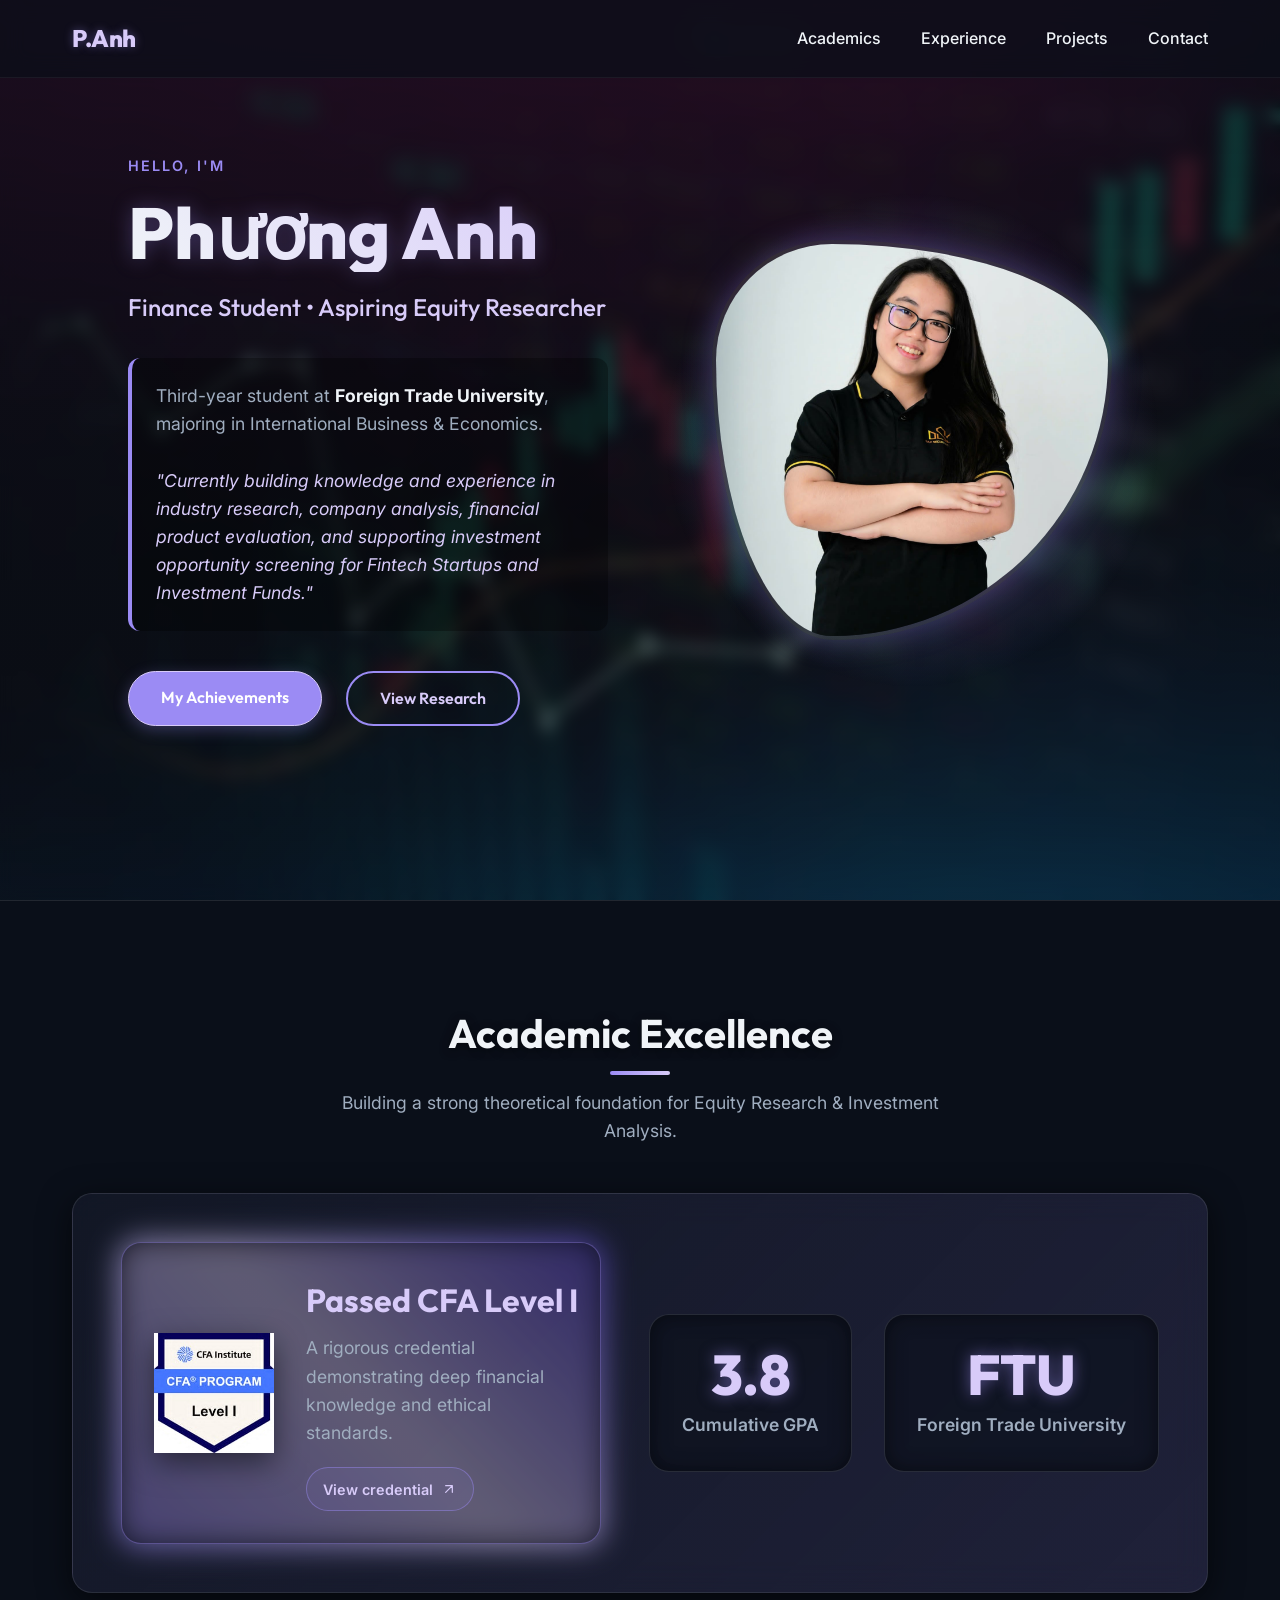
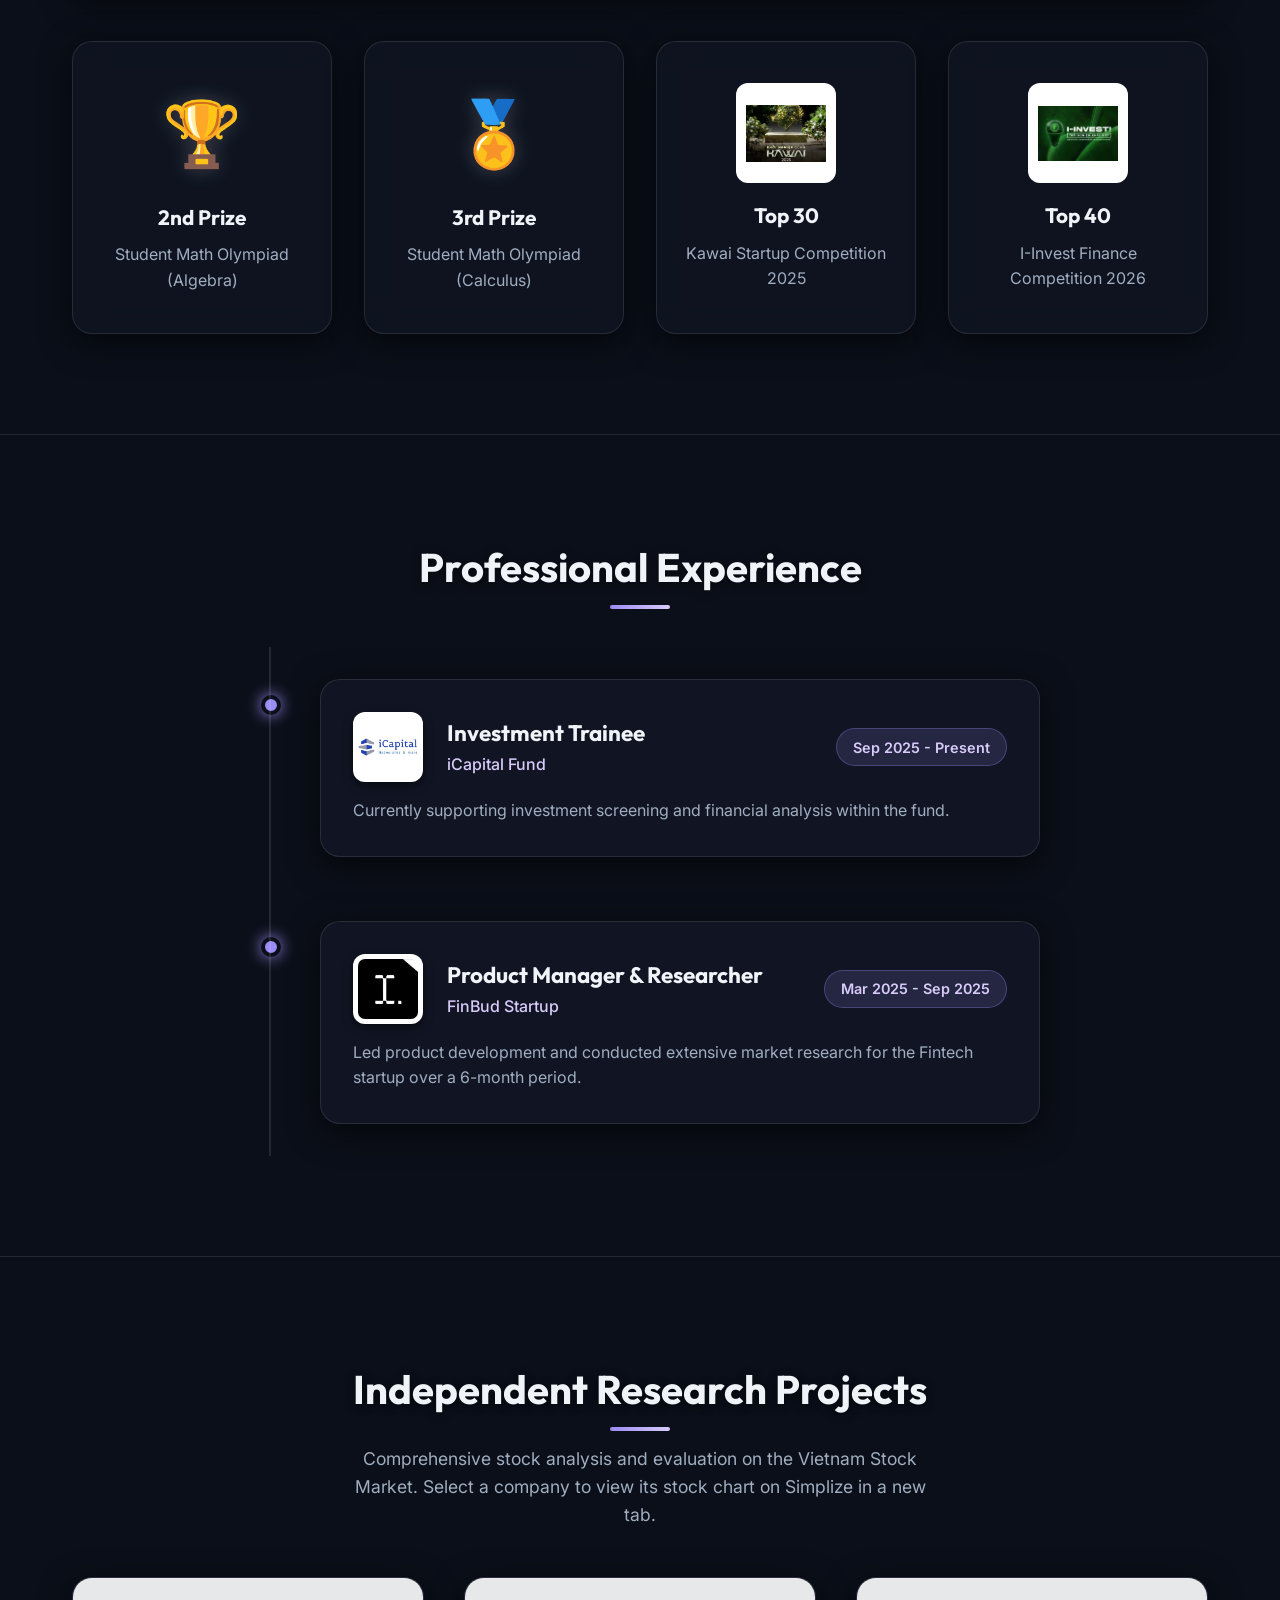
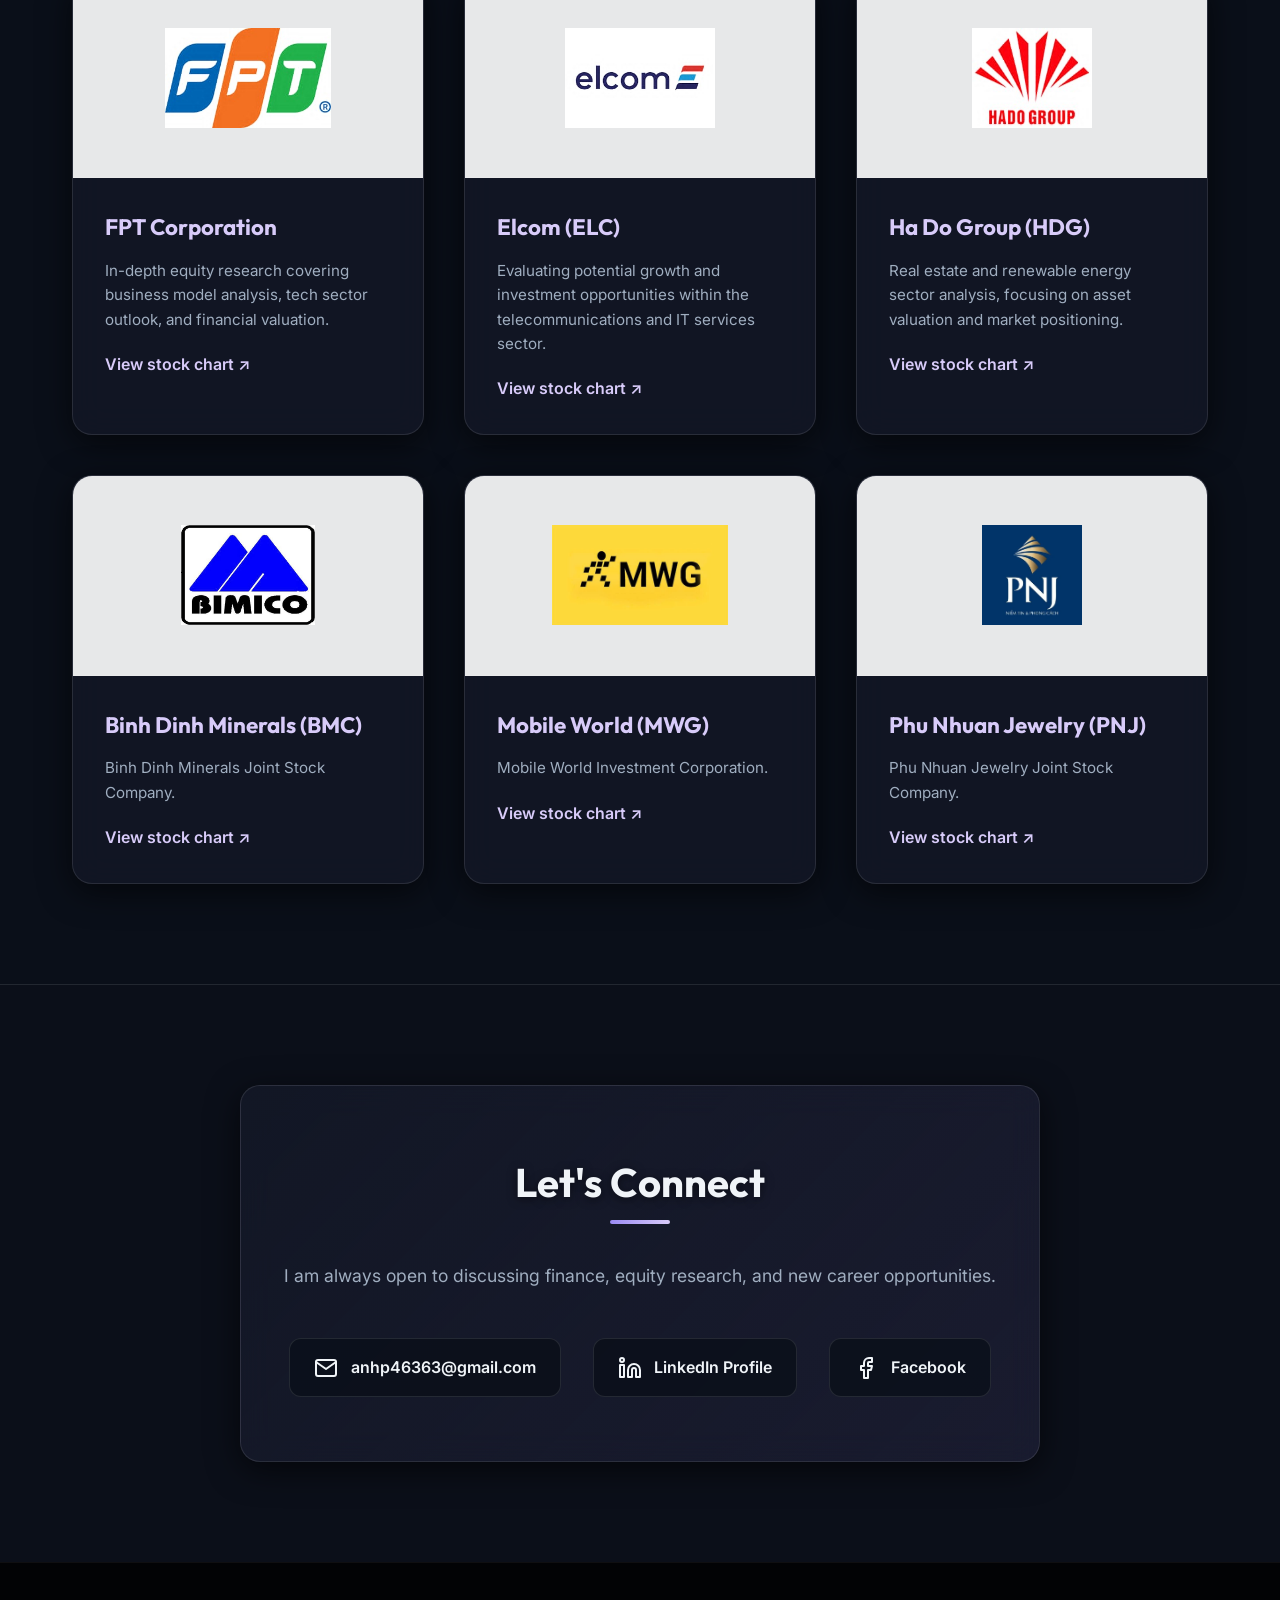
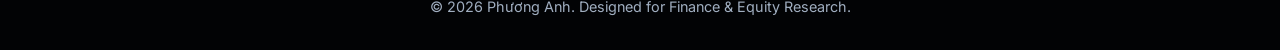
==== commit 680508c8: "Add CFA Level I credential verification link" ====
--- a/index.html
+++ b/index.html
@@ -62,6 +62,10 @@
                     <div class="cfa-text">
                         <h3>Passed CFA Level&nbsp;I</h3>
                         <p>A rigorous credential demonstrating deep financial knowledge and ethical standards.</p>
+                        <a class="cfa-credential-link" href="https://credentials.cfainstitute.org/d71eef44-7883-49aa-94e1-ff2731e3f73c#acc.iSo92AX7" target="_blank" rel="noopener noreferrer" aria-label="View CFA Level I credential (opens in a new tab)">
+                            View credential
+                            <svg aria-hidden="true" width="16" height="16" viewBox="0 0 24 24" fill="none" stroke="currentColor" stroke-width="1.8" stroke-linecap="round" stroke-linejoin="round"><path d="M7 17 17 7M7 7h10v10" /></svg>
+                        </a>
                     </div>
                 </div>
                 <div class="university-stats">
--- a/style.css
+++ b/style.css
@@ -401,6 +401,37 @@
     white-space: normal;
 }
 
+.cfa-credential-link {
+    display: inline-flex;
+    align-items: center;
+    justify-content: center;
+    gap: 0.5rem;
+    min-height: 44px;
+    max-width: 100%;
+    margin-top: 1.25rem;
+    padding: 0.6rem 1rem;
+    border: 1px solid rgba(155, 139, 244, 0.45);
+    border-radius: 999px;
+    background: rgba(155, 139, 244, 0.08);
+    color: var(--primary-light);
+    font-size: 0.9rem;
+    font-weight: 600;
+    transition: background-color 0.2s ease, border-color 0.2s ease;
+}
+
+.cfa-credential-link svg {
+    flex-shrink: 0;
+}
+
+.cfa-credential-link:hover {
+    background: rgba(155, 139, 244, 0.2);
+    border-color: var(--primary);
+}
+
+.cfa-credential-link:focus-visible {
+    outline: 2px solid var(--primary-light);
+    outline-offset: 4px;
+}
 .university-stats {
     display: flex;
     gap: 2rem;
